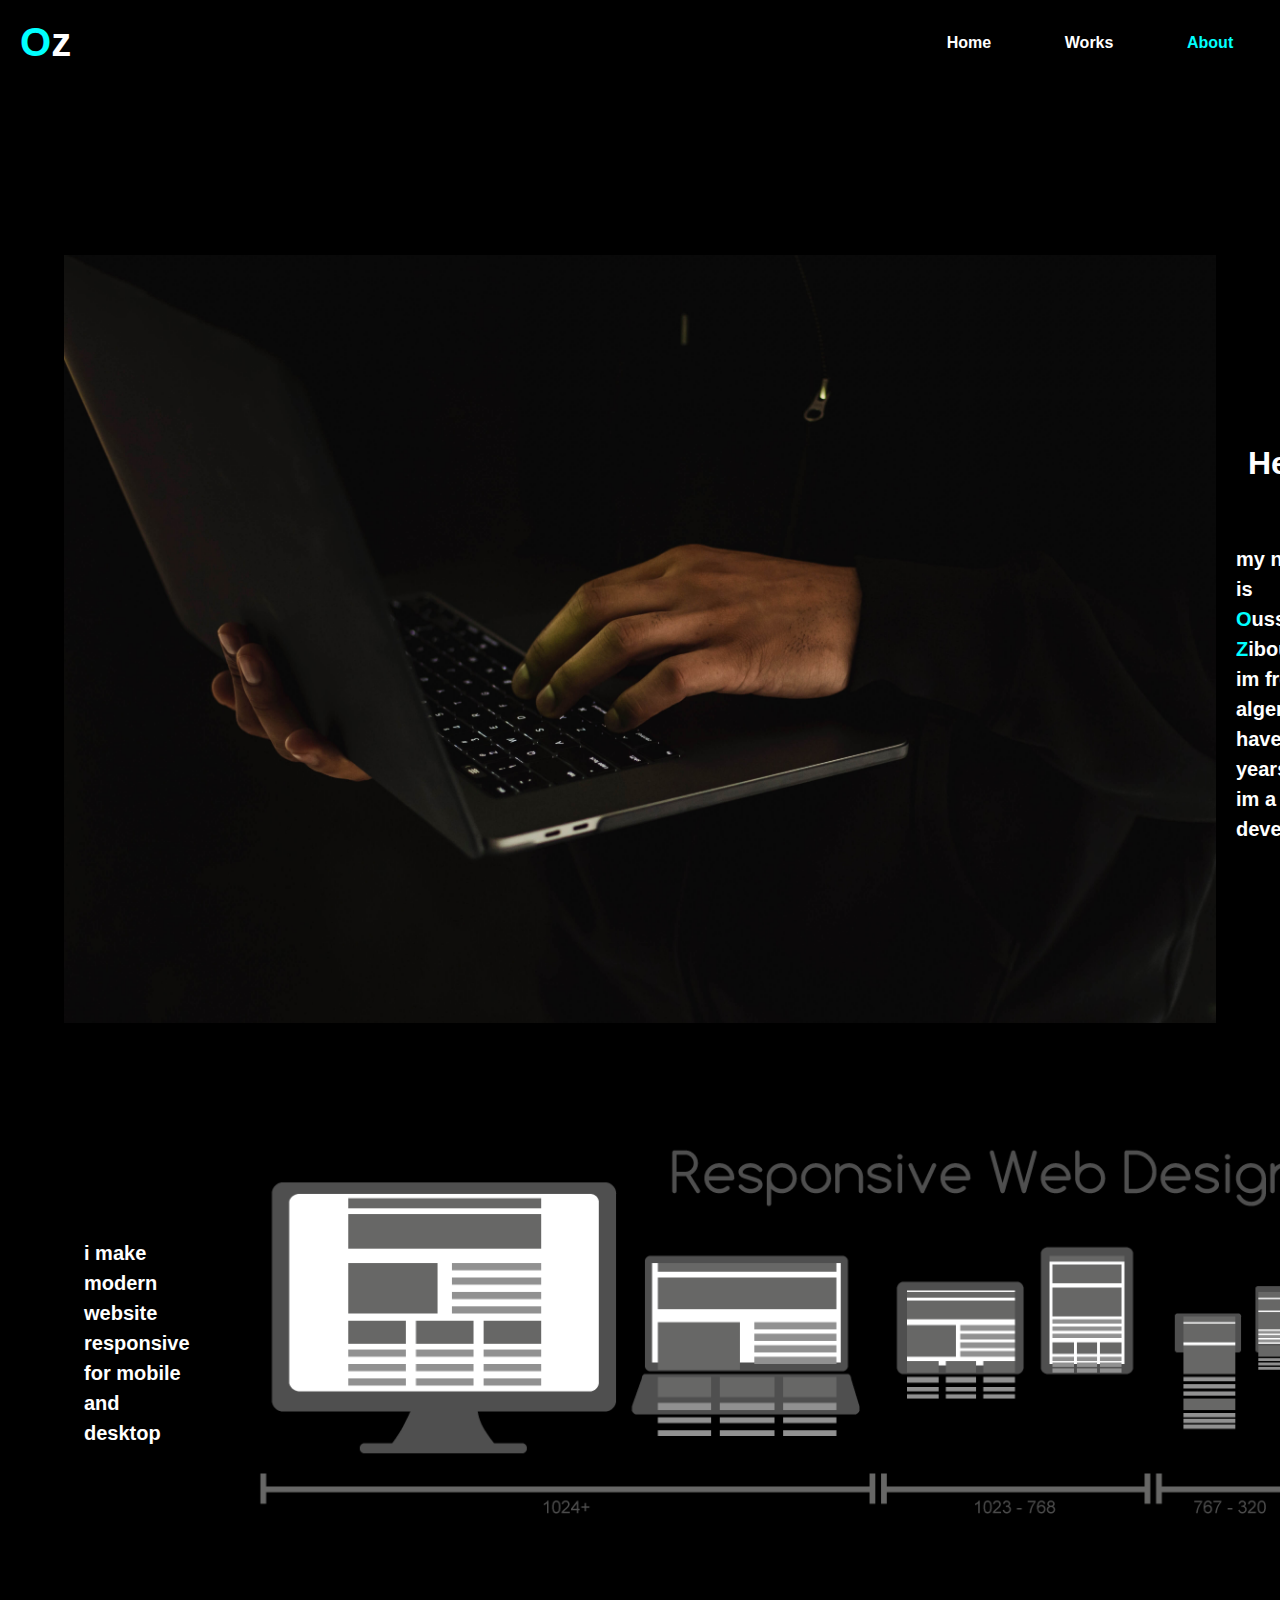
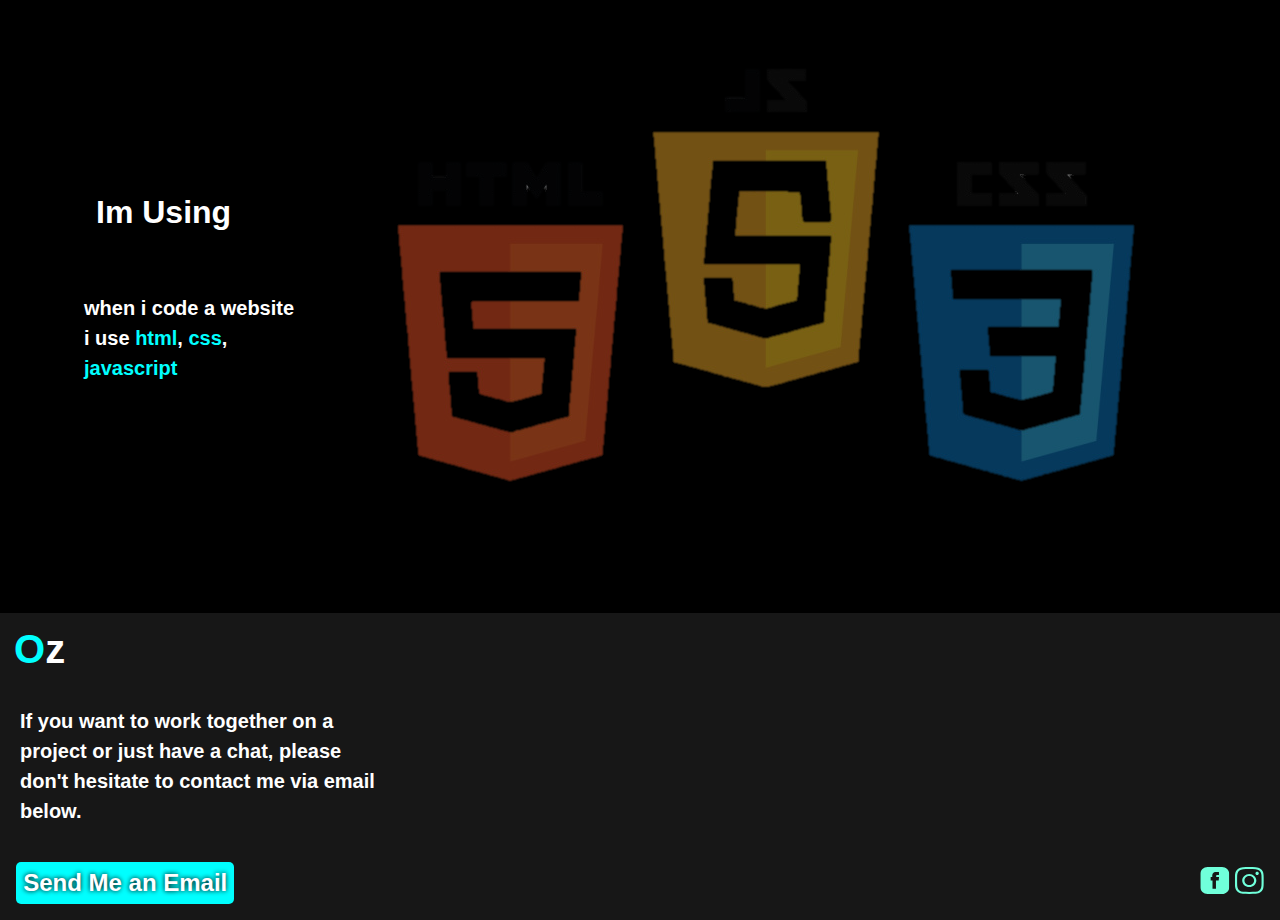
==== portfolyo/about.html @ e15530ed "Add files via upload" ====
<!DOCTYPE html>
<html lang="en">
	<head>
		<meta charset="UTF-8" />
		<meta
			http-equiv="X-UA-Compatible"
			content="IE=edge"
		/>
		<meta
			name="viewport"
			content="width=device-width, initial-scale=1.0"
		/>
		<link
			rel="stylesheet"
			href="css/aboutstyle.css
			"
		/>
		<script src="app.js" defer></script>
		<title>Oz</title>
	</head>
	<body>
		<!-- ?header section -->

		<div class="container">
			<div class="logo">
				<h1><span>O</span>z</h1>
			</div>
			<div class="humburgermenu" id="bars">
				<div class="bar"></div>
			</div>
			<div class="nav" id="navbar">
				<ul>
					<li><a href="index.html">Home</a></li>
					<li><a href="index.html">Works</a></li>
					<li><a href="about.html">About</a></li>
				</ul>
			</div>
		</div>

		<!-- ?content section -->

		<div class="content">
			<div class="me">
				<img src="images/me.jpg" alt="me" />
				<div class="flex">
					<h1>Hey,</h1>

					<h3>
						my name is <span>O</span>ussama,
						<span>Z</span>ibouche im from algeria
						i have 21 years old im a web developer
					</h3>
				</div>
			</div>
			<div class="responsive">
				<h3>
					i make modern website responsive for
					mobile and desktop
				</h3>

				<img
					src="images/responsiv web.png"
					alt="responsive"
				/>
			</div>
			<div class="tools">
				<div class="flex">
					<h1>Im Using</h1>
					<h3>
						when i code a website i use
						<span>html</span>, <span>css</span>,
						<span>javascript</span>
					</h3>
				</div>
				<img
					src="images/html css js.png"
					alt="codeing"
				/>
			</div>
		</div>

		<!-- ?footer section -->

		<div class="footer">
			<div class="footer_logo">
				<h1><span>O</span>z</h1>
			</div>
			<h4>
				If you want to work together on a
				<br />project or just have a chat, please
				<br />
				don't hesitate to contact me via email<br />
				below.
			</h4>

			<div class="footer_btns">
				<button class="email_btn" id="email">
					Send Me an Email
				</button>
				<div class="social">
					<a href=""
						><img
							src="icons/facebook 1.svg"
							alt="facebook"
					/></a>
					<a href=""
						><img
							src="icons/instagram 1.svg"
							alt="instagram"
					/></a>
				</div>
			</div>
		</div>
	</body>
</html>
---- portfolyo/css/aboutstyle.css ----
* {
	margin: 0;
	padding: 0;
	box-sizing: border-box;
	color: #fff;
}

/* ?variables */
:root {
	--main-backgroun-color: black;
	--main-font-family: Arial, Helvetica, sans-serif;
	--main-font-size: 16px;
	--main-color: cyan;
	--secend-color: #fff;
	--theard-color: gray;
}

body {
	background-color: var(--main-backgroun-color);
	font-family: Arial, Helvetica, sans-serif;
	font-size: var(--font-size);
	color: var(--secend-color);
}
/* ?small screen */
.container {
	width: 100%;
	display: flex;
	justify-content: space-between;
}

/* ?the nav bar section */

.logo {
	margin: 20px 20px;
	font-size: 20px;
}

.logo h1 span {
	color: var(--main-color);
}
.nav {
	margin-top: 50px;
	margin-right: 2.5em;
	display: flex;
	align-items: center;
	justify-content: center;
	width: 150px;
	height: 150px;
	background: rgba(255, 255, 255, 0.089);
	border-radius: 100% 0 100% 100%;
	transition: all 500ms ease-out;
}
.nav ul {
	list-style: none;
	display: block;
	padding: 10px;
}
.nav ul li {
	padding: 0.8em;
}
.nav ul li a {
	text-decoration: none;
	font-weight: bold;
	font-size: 1em;
	padding: 1.5em;
}
.nav ul li:last-child a {
	color: var(--main-color);
}

.humburgermenu {
	position: absolute;
	right: 20px;
	top: 40px;
	width: 25px;
	height: 25px;
	display: flex;
	align-items: center;
	z-index: 10;
}
.bar {
	position: relative;
	width: 100%;
	height: 3px;
	background: var(--secend-color);
	display: flex;
}
.bar::after {
	content: "";
	position: absolute;
	width: 100%;
	height: 3px;
	background: var(--secend-color);
	top: 7px;
}

.bar::before {
	content: "";
	position: absolute;
	width: 100%;
	height: 3px;
	background: var(--secend-color);
	bottom: 7px;
}

/* ?the content section */

.content {
	margin-top: 100px;
	display: flex;
	flex-direction: column;
	justify-content: center;
	align-items: center;
}
.content .me,
.content .responsive,
.content .tools {
	width: 90%;
	margin-top: 70px;
}
.content .me img,
.content .responsive img,
.content .tools img {
	width: 100%;
}
.content .me h3,
.content .responsive h3,
.content .tools h3 {
	margin-top: 10px;
	line-height: 1.5em;
	font-size: 20px;
}
.content .me h3 span,
.content .tools h3 span {
	color: var(--main-color);
}

.content .tools h1 {
	margin-bottom: 10px;
}

/* ?the footer section */

.footer {
	position: relative;
	bottom: 0;
	width: 100%;
	background: rgba(255, 255, 255, 0.089);
	margin-top: 100px;
}
.footer h4 {
	line-height: 1.5em;
	padding: 1em;
}
.footer_logo {
	font-size: 20px;
	width: 100%;
	padding: 0.7em;
}
.footer_logo h1 span {
	color: var(--main-color);
}
.footer_btns {
	display: flex;
	justify-content: space-between;
	align-items: center;
	width: 100%;
	padding: 1em;
}
.email_btn {
	background-color: var(--main-color);
	font-size: 1em;
	font-weight: bold;
	border: none;
	border-radius: 5px;
	padding: 0.3em;
	text-shadow: 0 0 5px black;
}
.social img {
	height: 1.7em;
}
/* !js animation section classes */

.shownav {
	transform: scale(0, 0);
	transform-origin: top right;
}

/* ?big screen */
@media (min-width: 800px) {
	/* ?nav bar section */
	.nav {
		all: unset;
		width: 100%;
		display: flex;
		justify-content: flex-end;
		align-items: center;
	}
	.logo:hover {
		text-shadow: 0 0 10px var(--main-color),
			0 0 20px var(--main-color),
			0 0 30px var(--main-color),
			0 0 40px var(--main-color);
	}
	.nav ul {
		display: flex;
	}
	.nav ul li:last-child a {
		color: var(--main-color);
	}

	.nav ul li:hover {
		border: solid 1px var(--main-color);
		border-radius: 100%;
		box-shadow: 0 0 10px var(--main-color),
			0 0 20px var(--main-color),
			0 0 30px var(--main-color),
			0 0 40px var(--main-color);
		opacity: 1;
	}
	.humburgermenu {
		display: none;
	}

	/* ?content section */

	.content .me,
	.content .responsive,
	.content .tools {
		display: flex;
		align-items: center;
		justify-content: space-between;
	}
	.content .tools img {
		opacity: 0.5;
	}
	.content .tools img:hover {
		opacity: 1;
	}

	.content .me h1,
	.content .me h3,
	.content .responsive h1,
	.content .responsive h3,
	.content .tools h1,
	.content .tools h3 {
		padding: 1em;
	}
	.content .me h3 span:hover,
	.content .responsive h3 span:hover,
	.content .tools h3 span:hover {
		text-shadow: 0 0 10px var(--main-color),
			0 0 20px var(--main-color),
			0 0 30px var(--main-color),
			0 0 40px var(--main-color);
	}

	/* ?footer section */
	.footer {
		position: relative;
		bottom: 0;
	}

	.footer h4 {
		line-height: 1.5em;
		padding: 1em;
		font-size: 20px;
	}
	.footer_logo {
		font-size: 20px;
		width: 100%;
		padding: 0.7em;
	}
	.footer_logo:hover {
		text-shadow: 0 0 10px var(--main-color),
			0 0 20px var(--main-color),
			0 0 30px var(--main-color),
			0 0 40px var(--main-color);
	}
	.email_btn {
		font-size: 1.5em;
	}
	.email_btn:hover {
		box-shadow: 0 0 10px var(--main-color),
			0 0 20px var(--main-color),
			0 0 30px var(--main-color),
			0 0 40px var(--main-color);
	}
}
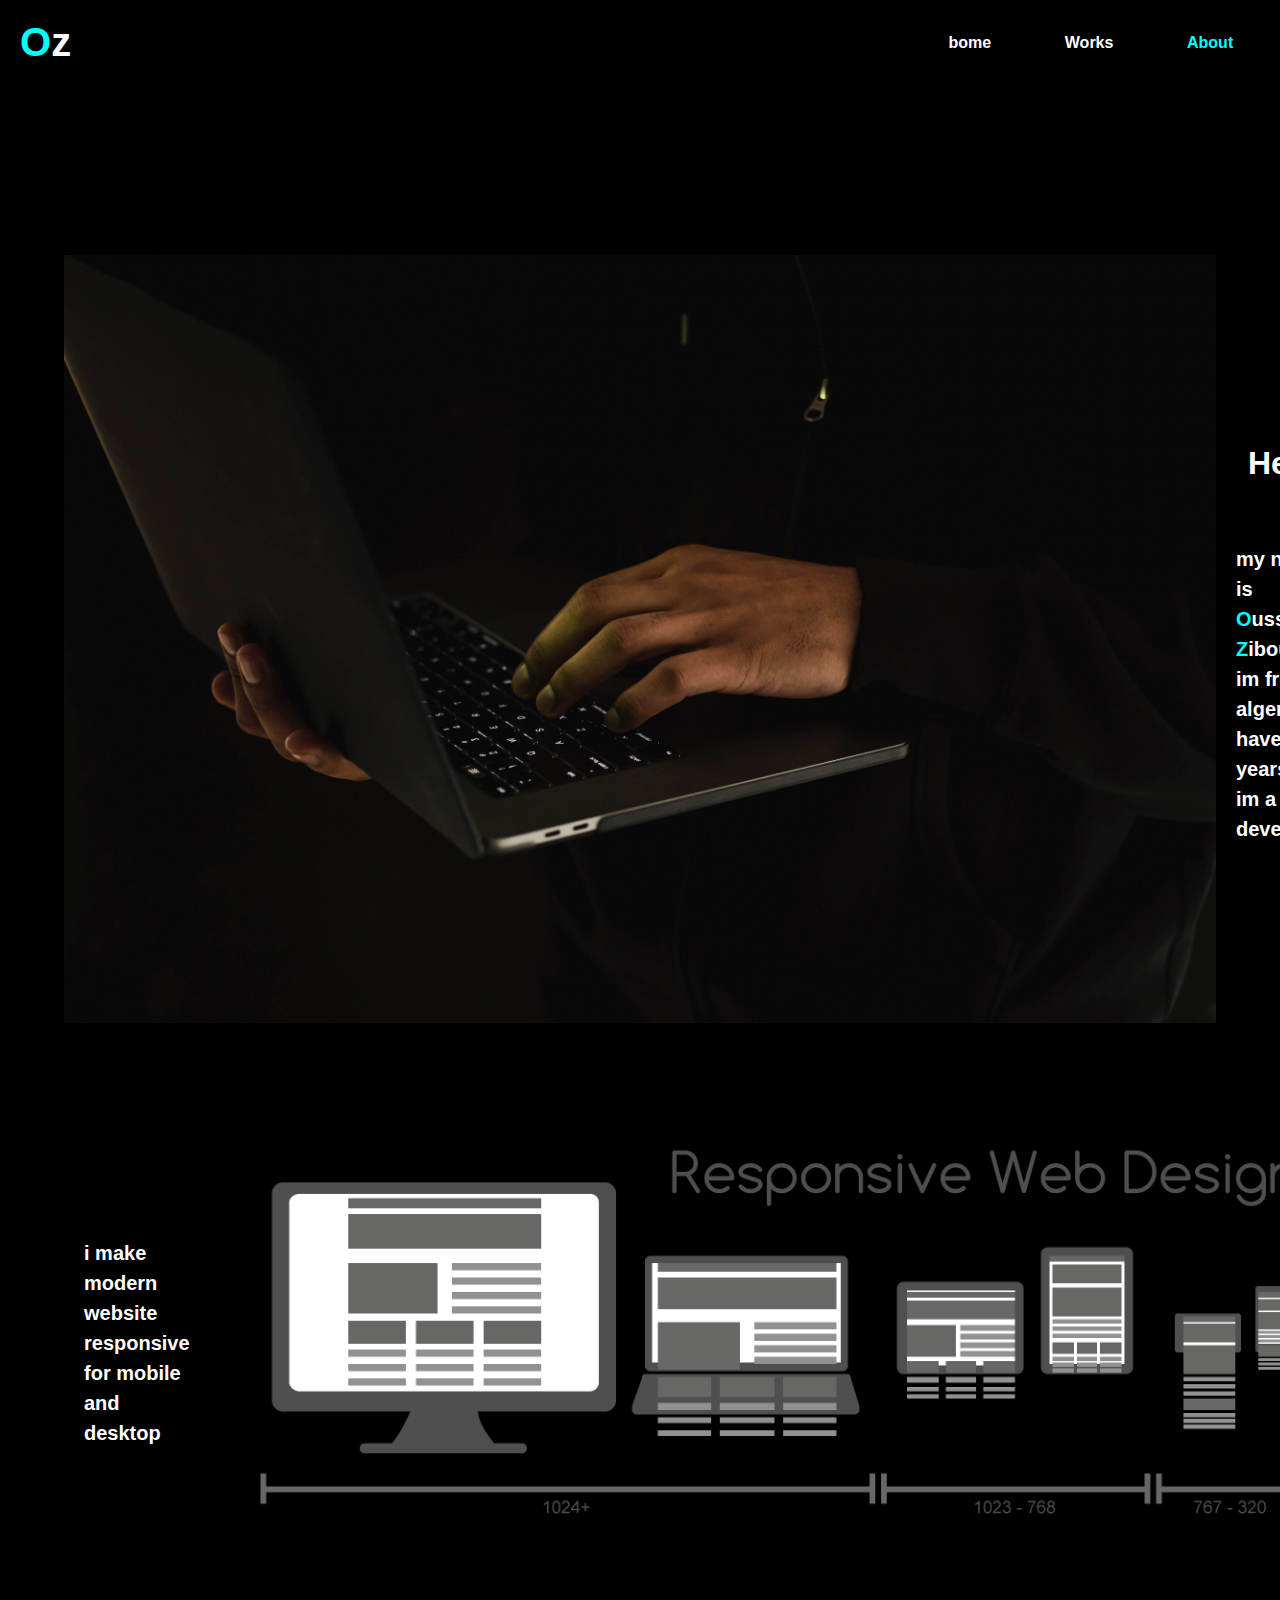
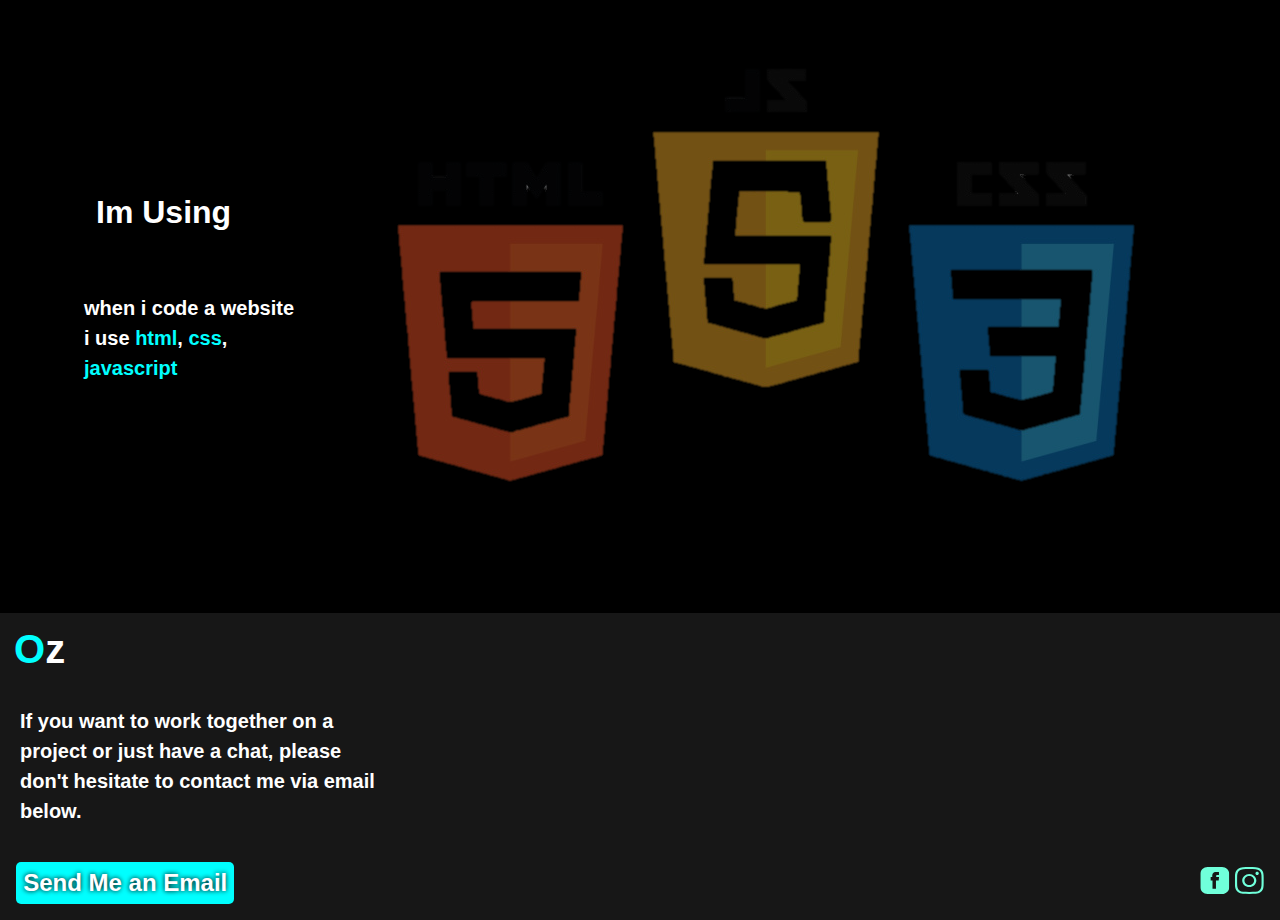
==== commit e639208d: "Update about.html" ====
--- a/portfolyo/about.html
+++ b/portfolyo/about.html
@@ -30,7 +30,7 @@
 			</div>
 			<div class="nav" id="navbar">
 				<ul>
-					<li><a href="index.html">Home</a></li>
+					<li><a href="index.html">bome</a></li>
 					<li><a href="index.html">Works</a></li>
 					<li><a href="about.html">About</a></li>
 				</ul>
